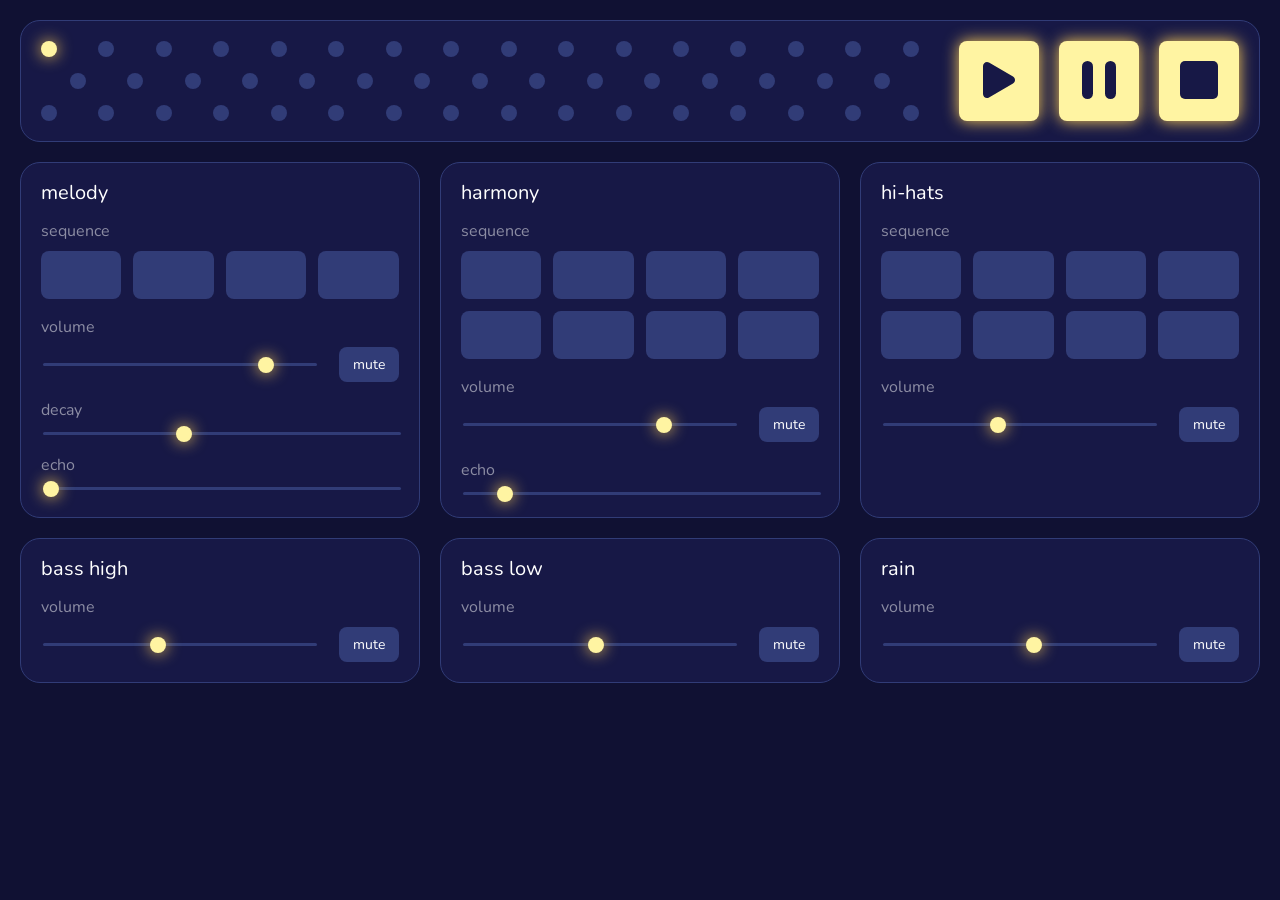
==== src/index.html @ 25c7626b "initial commit" ====
<!DOCTYPE html>
<html lang="en">
  <head>
    <meta charset="UTF-8" />
    <meta name="viewport" content="width=device-width, initial-scale=1.0" />
    <title>Starlight Synth</title>
    <link rel="preconnect" href="https://fonts.googleapis.com">
    <link rel="preconnect" href="https://fonts.gstatic.com" crossorigin>
    <link href="https://fonts.googleapis.com/css2?family=Nunito:ital,wght@0,200..1000;1,200..1000&display=swap" rel="stylesheet">
    <link rel="icon" type="image/png" href="./favicon.png" />
    <link rel="stylesheet" href="./index.css" />
    <script type="module" src="./index.js"></script>
  </head>

  <body>
    <div class="synth__container">
      <div class="container header__container">
        <div class="lamps__container">
          <div class="lamps__line">
            <div class="lamp lamp--active"></div>
            <div class="lamp"></div>
            <div class="lamp"></div>
            <div class="lamp"></div>
            <div class="lamp"></div>
            <div class="lamp"></div>
            <div class="lamp"></div>
            <div class="lamp"></div>
            <div class="lamp"></div>
            <div class="lamp"></div>
            <div class="lamp"></div>
            <div class="lamp lamp--mobile"></div>
            <div class="lamp lamp--mobile"></div>
            <div class="lamp lamp--mobile"></div>
            <div class="lamp lamp--mobile"></div>
            <div class="lamp lamp--mobile"></div>
          </div>
          <div class="lamps__line">
            <div class="lamp"></div>
            <div class="lamp"></div>
            <div class="lamp"></div>
            <div class="lamp"></div>
            <div class="lamp"></div>
            <div class="lamp"></div>
            <div class="lamp"></div>
            <div class="lamp"></div>
            <div class="lamp"></div>
            <div class="lamp"></div>
            <div class="lamp lamp--mobile"></div>
            <div class="lamp lamp--mobile"></div>
            <div class="lamp lamp--mobile"></div>
            <div class="lamp lamp--mobile"></div>
            <div class="lamp lamp--mobile"></div>
          </div>
          <div class="lamps__line">
            <div class="lamp"></div>
            <div class="lamp"></div>
            <div class="lamp"></div>
            <div class="lamp"></div>
            <div class="lamp"></div>
            <div class="lamp"></div>
            <div class="lamp"></div>
            <div class="lamp"></div>
            <div class="lamp"></div>
            <div class="lamp"></div>
            <div class="lamp"></div>
            <div class="lamp lamp--mobile"></div>
            <div class="lamp lamp--mobile"></div>
            <div class="lamp lamp--mobile"></div>
            <div class="lamp lamp--mobile"></div>
            <div class="lamp lamp--mobile"></div>
          </div>
        </div>
        <div class="transport-buttons__container">
          <button class="transport-button" id="play">
            <svg class="transport-button__icon__wrapper" width="32" height="36" viewBox="0 0 32 36" fill="none" xmlns="http://www.w3.org/2000/svg">
            <path class="transport-button__icon" d="M30 14.5092C32.6667 16.0607 32.6667 19.9393 30 21.4908L6 35.454C3.33333 37.0054 -1.34596e-07 35.0661 0 31.9632L1.21137e-06 4.03683C1.34596e-06 0.933907 3.33333 -1.00542 6 0.546041L30 14.5092Z" fill="black"/>
            </svg>
          </button>
          <button class="transport-button" id="pause">
            <svg class="transport-button__icon__wrapper" width="34" height="38" viewBox="0 0 34 38" fill="none" xmlns="http://www.w3.org/2000/svg">
            <rect class="transport-button__icon"  width="11" height="38" rx="5.5" fill="black"/>
            <rect class="transport-button__icon"  x="23" width="11" height="38" rx="5.5" fill="black"/>
            </svg>
          </button>
          <button class="transport-button" id="stop">
            <svg class="transport-button__icon__wrapper" width="38" height="38" viewBox="0 0 38 38" fill="none" xmlns="http://www.w3.org/2000/svg">
            <rect class="transport-button__icon" width="38" height="38" rx="5" fill="black"/>
            </svg>
          </button>
        </div>
      </div>

      <div class="part-settings__wrapper">
        <div class="container settings__container">
          <h2>melody</h2>

          <div class="setting__wrapper">
            <h3>sequence</h3>
            <div class="sequence__wrapper">
              <button class="sequence__button" id="melody__sequence-1"></button>
              <button class="sequence__button" id="melody__sequence-2"></button>
              <button class="sequence__button" id="melody__sequence-3"></button>
              <button class="sequence__button" id="melody__sequence-4"></button>
            </div>
          </div>

          <div class="setting__wrapper">
            <h3>volume</h3>
            <div class="volume__wrapper">
              <input class="slider" id="melody-volume" type="range" min="-60" max="12" step="1" value="0">
              <button class="mute__button" id="melody-mute">mute</button>
            </div>
          </div>

          <div class="setting__wrapper">
            <h3>decay</h3>
              <input class="slider slider__effects" id="melody-decay" type="range" min="0.1" max="5" step="0.1" value="2">
          </div>

          <div class="setting__wrapper">
            <h3>echo</h3>
              <input class="slider slider__effects" id="melody-echo" type="range" min="0" max="1" step="0.01" value="0">
          </div>
        </div>

        <div class="container settings__container">
          <h2>harmony</h2>

          <div class="setting__wrapper">
            <h3>sequence</h3>
            <div class="sequence__wrapper">
              <button class="sequence__button" id="harmony__sequence-1"></button>
              <button class="sequence__button" id="harmony__sequence-2"></button>
              <button class="sequence__button" id="harmony__sequence-3"></button>
              <button class="sequence__button" id="harmony__sequence-4"></button>
              <button class="sequence__button" id="harmony__sequence-5"></button>
              <button class="sequence__button" id="harmony__sequence-6"></button>
              <button class="sequence__button" id="harmony__sequence-7"></button>
              <button class="sequence__button" id="harmony__sequence-8"></button>
            </div>
          </div>

          <div class="setting__wrapper">
            <h3>volume</h3>
            <div class="volume__wrapper">
              <input class="slider" id="harmony-volume" type="range" min="-60" max="12" step="1" value="-6">
              <button class="mute__button" id="harmony-mute">mute</button>
            </div>
          </div>

          <div class="setting__wrapper">
            <h3>echo</h3>
              <input class="slider slider__effects" id="harmony-echo" type="range" min="0" max="1" step="0.01" value="0.1">
          </div>
        </div>

        <div class="container settings__container">
          <h2>hi-hats</h2>

          <div class="setting__wrapper">
            <h3>sequence</h3>
            <div class="sequence__wrapper">
              <button class="sequence__button" id="hi-hats__sequence-1"></button>
              <button class="sequence__button" id="hi-hats__sequence-2"></button>
              <button class="sequence__button" id="hi-hats__sequence-3"></button>
              <button class="sequence__button" id="hi-hats__sequence-4"></button>
              <button class="sequence__button" id="hi-hats__sequence-5"></button>
              <button class="sequence__button" id="hi-hats__sequence-6"></button>
              <button class="sequence__button" id="hi-hats__sequence-7"></button>
              <button class="sequence__button" id="hi-hats__sequence-8"></button>
            </div>
          </div>

          <div class="setting__wrapper">
            <h3>volume</h3>
            <div class="volume__wrapper">
              <input class="slider" id="hi-hats-volume" type="range" min="-60" max="12" step="1" value="-30">
              <button class="mute__button" id="hi-hats-mute">mute</button>
            </div>
          </div>
        </div>

        <div class="container settings__container">
          <h2>bass high</h2>

          <div class="setting__wrapper">
            <h3>volume</h3>
            <div class="volume__wrapper">
              <input class="slider" id="bass-high-volume" type="range" min="-60" max="12" step="1" value="-30">
              <button class="mute__button" id="bass-high-mute">mute</button>
            </div>
          </div>
        </div>

        <div class="container settings__container">
          <h2>bass low</h2>

          <div class="setting__wrapper">
            <h3>volume</h3>
            <div class="volume__wrapper">
              <input class="slider" id="bass-low-volume" type="range" min="-60" max="12" step="1" value="-25">
              <button class="mute__button" id="bass-low-mute">mute</button>
            </div>
          </div>
        </div>

        <div class="container settings__container">
          <h2>rain</h2>

          <div class="setting__wrapper">
            <h3>volume</h3>
            <div class="volume__wrapper">
              <input class="slider" id="rain-volume" type="range" min="-60" max="12" step="1" value="-20">
              <button class="mute__button" id="rain-mute">mute</button>
            </div>
          </div>
        </div>
      </div>
    </div>
  </body>
</html>
---- src/index.css ----
@import 'stylesheets/reset.css';
@import 'stylesheets/vars.css';
@import 'stylesheets/layout.css';
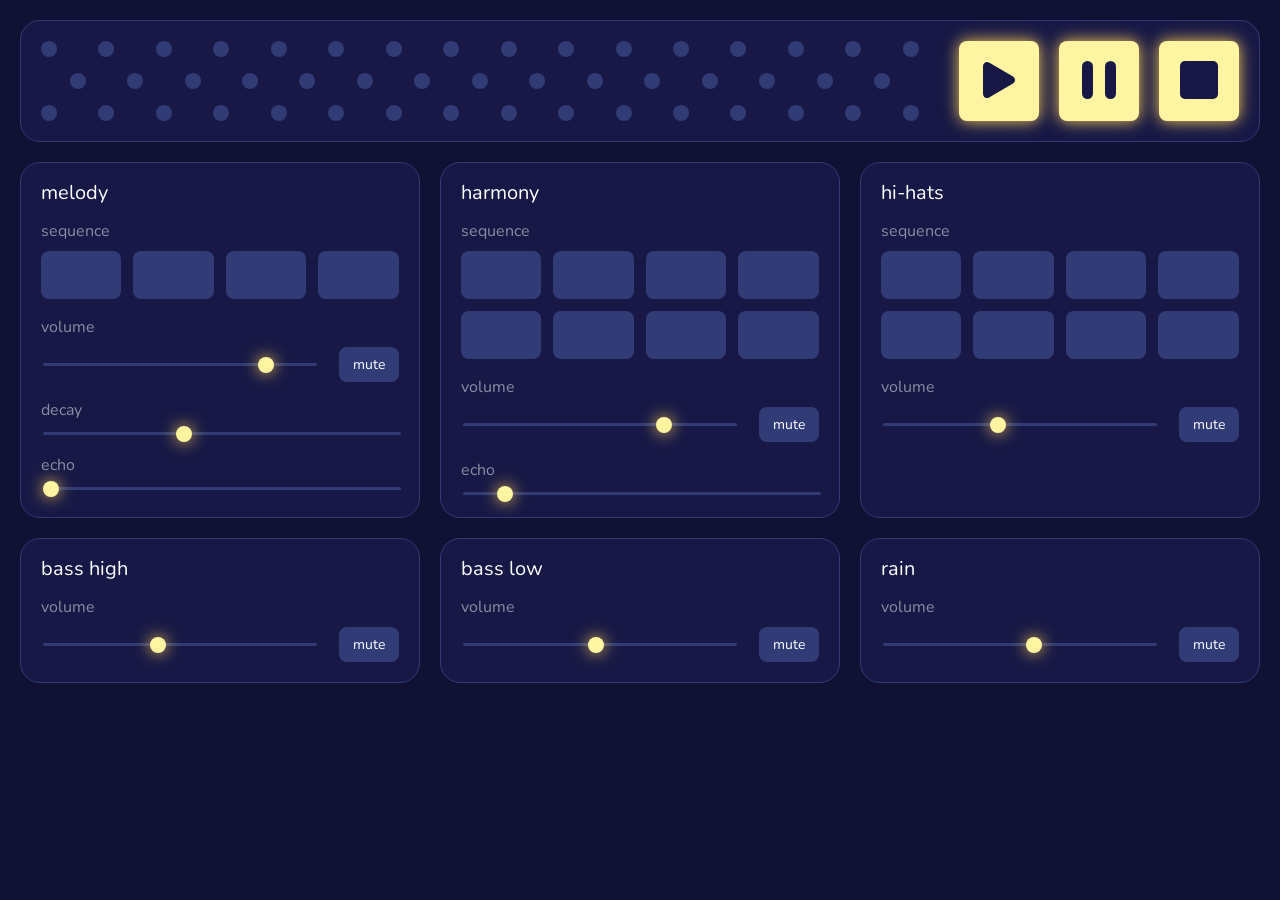
==== commit 243d9a16: "bugs fixed" ====
--- a/src/index.html
+++ b/src/index.html
@@ -17,7 +17,7 @@
       <div class="container header__container">
         <div class="lamps__container">
           <div class="lamps__line">
-            <div class="lamp lamp--active"></div>
+            <div class="lamp"></div>
             <div class="lamp"></div>
             <div class="lamp"></div>
             <div class="lamp"></div>
